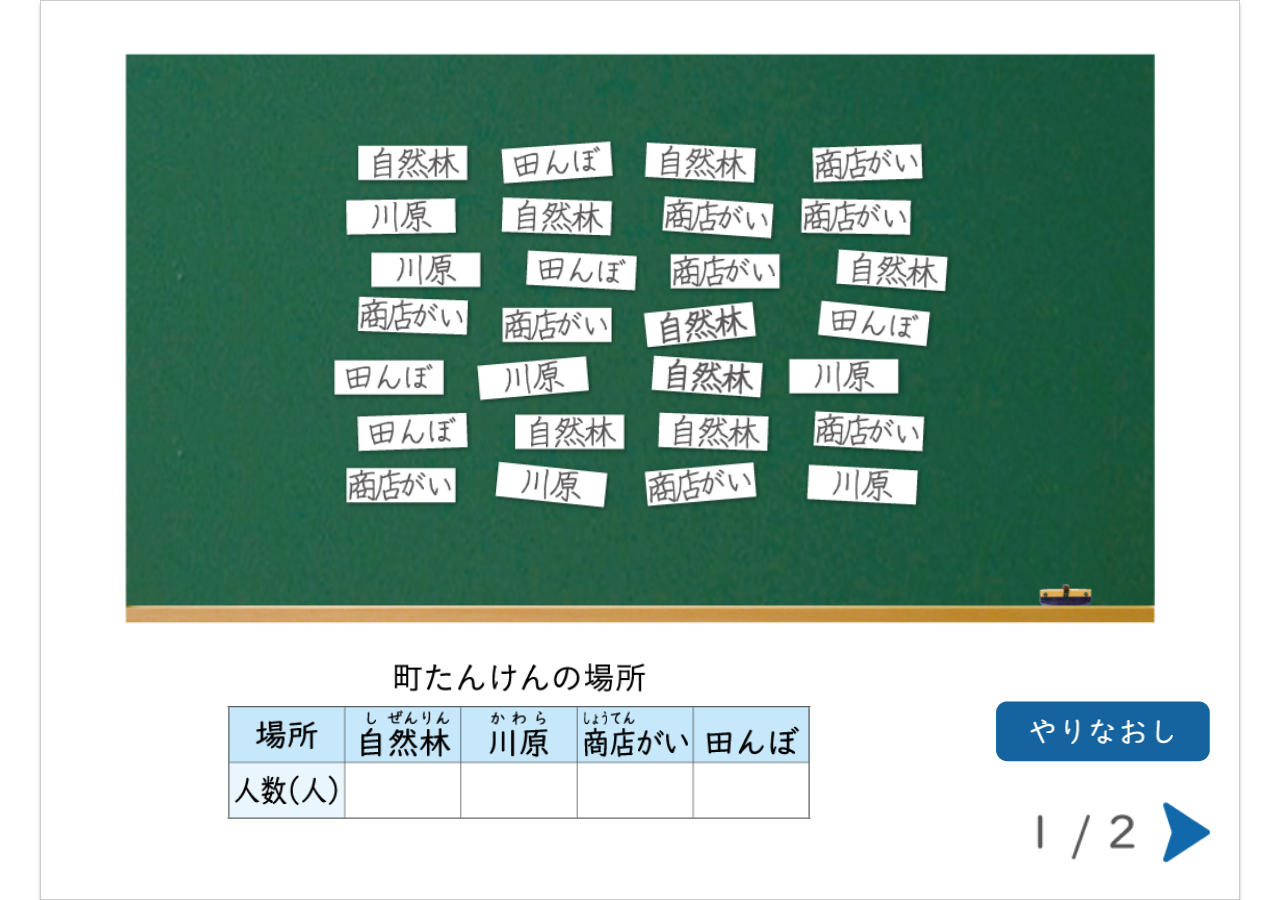
==== index.html @ b4ac14d3 "s3-22 中身変更" ====
<!DOCTYPE html>
<html lang="ja">
    <head>
        <meta charset="utf-8">
        <meta http-equiv="X-UA-Compatible" content="IE=edge,chrome=1">
        <title>S3-22</title>
        <link rel="stylesheet" href="css/normalize.css">
        <link rel="stylesheet" href="css/main.css">
        <!-- jquery ui -->
        <link rel="stylesheet" href="libs/jquery-ui-1.12.1.custom/jquery-ui.min.css">
        <link rel="stylesheet" href="libs/jquery-ui-1.12.1.custom/jquery-ui.structure.min.css">
        <link rel="stylesheet" href="libs/jquery-ui-1.12.1.custom/jquery-ui.theme.min.css">
        <!-- original -->
        <link rel="stylesheet" href="css/index.css">
        <script src="js/jquery-3.2.1.min.js" defer></script>
        <script src="js/jquery-ui.min.js" defer></script>
        <script src="js/ffl-scaleadjuster-1.0.1.min.js" defer></script>
        <script src="js/fflcom_userApp_init.js" defer></script>
        <script src="js/main.js" defer></script>
        <!-- jquery ui -->
        <script src="libs/jquery-ui-1.12.1.custom/jquery-ui.min.js" defer></script>
        <script src="libs/jquery.ui.touch-punch.js" defer></script>
        <!-- original -->
        <script src="libs/AppService.js" defer></script>
        <script src="js/index.js" defer></script>
    </head>
    <body>
    <!-- edit start -->
    <div id="stage_0">
        <div id="content">
            <!-- edit start -->
            <div id="page1" class="pageContent" style="display: block;">
                <img src="img/table.png" alt="町たんけんの場所表" class="page1table">
                <button type="button" id="restartPage1" class="restart"><!-- やり直し --></button>
                <img src="img/page1.png" alt="１／２" class="pageImg">
                <button type="button" id="nextPage" class="arrowBtn"><!-- 次へ --></button>
            </div>
            <div id="page2" class="pageContent">
                <!-- グラフ -->
                <div class="page2graph">
                    <!-- 基準線 -->
                    <div id="vl_1" class="verticalLine"></div>
                    <div id="vl_2" class="verticalLine"></div>
                    <div id="vl_3" class="verticalLine"></div>
                    <div id="vl_4" class="verticalLine"></div>
                    <div id="vl_5" class="verticalLine"></div>
                    <div id="vl_6" class="verticalLine"></div>
                    <div id="vl_7" class="verticalLine"></div>
                    <div id="vl_8" class="verticalLine"></div>
                    <div id="hl_1" class="horizontalLine"></div>
                    <div id="hl_2" class="horizontalLine"></div>
                    <div id="hl_3" class="horizontalLine"></div>
                    <div id="hl_4" class="horizontalLine"></div>
                    <div id="hl_5" class="horizontalLine"></div>
                    <div id="hl_6" class="horizontalLine"></div>
                    <div id="hl_7" class="horizontalLine"></div>
                    <div id="hl_8" class="horizontalLine"></div>
                    <div id="hl_9" class="horizontalLine"></div>
                    <!-- スライダー -->
                    <div class="slider"></div>
                    <div id="slider_1" class="slider"></div>
                    <div class="slider"></div>
                    <div id="slider_2" class="slider"></div>
                    <div class="slider"></div>
                    <div id="slider_3" class="slider"></div>
                    <div class="slider"></div>
                    <div id="slider_4" class="slider"></div>
                    <div class="slider"></div>
                </div>
                <!-- ラベル -->
                <div class="page2graphLabels">
                    <div class="page2graphLabel"></div>
                    <div class="page2graphLabel"></div>
                    <div class="page2graphLabel"></div>
                    <div class="page2graphLabel"></div>
                </div>
                <!-- グラフタイトル、単位 -->
                <img src="img/graphTitle.png" alt="町たんけんの場所" class="graphTitle">
                <img src="img/10people.png" alt="10(人)" class="people10">
                <img src="img/5.png" alt="5" class="people5">
                <img src="img/0.png" alt="0" class="people0">
                <!-- フッター -->
                <button type="button" id="restartPage2" class="restart"><!-- やり直し --></button>
                <img src="img/page2.png" alt="２／２" class="pageImg">
                <button type="button" id="beforePage" class="arrowBtn"><!-- 前へ --></button>
            </div>
        </div>
        <div id="stage_1">
            <div id="Canvas">
                <canvas id="appCanvas" width="1280" height="960"></canvas>
                <canvas id="Mycanvas"></canvas>
            </div>
        </div>
    </div>
    <!-- edit end -->
    </body>
</html>
---- css/main.css ----
@charset "UTF-8";

@-ms-viewport { width: auto; initial-scale: 1; user-zoom: fixed; }
@viewport { width: device-width; initial-scale: 1; user-zoom: fixed; }

html {
    touch-action: none;
    -ms-touch-action: none;
}
.refuseusel {
    user-select: none;
    -moz-user-select: none;
    -webkit-user-select: none;
    -ms-user-select: none;
    -o-user-select: none;
    -ms-content-zooming: none;
    -ms-overflow-style: none;
    /* */
    -ms-touch-action: none;
    touch-action: none;
}

body {
    font-family: Osaka-等幅, 'ＭＳ ゴシック', 'MS Gothic', monospace;
    padding: 0;
}

#stage_0 {
    position: relative;
    width: 1280px;
    height: 960px;
    margin: 0 auto;
    /* overflow: hidden; */
}

#stage_1 {
    position: relative;
    width: 1278px;
    height: 958px;
    border: 1px solid rgba(0, 0, 0, 0.22);
    box-shadow: 0px 4px 4px rgba(0, 0, 0, 0.22);
}

#Canvas {
    position: absolute;
    width: 100%;
    height: 100%;
}

#Mycanvas {
    position: absolute;
    width: 100%;
    height: 100%;
    z-index: 2144480000;
    pointer-events: none;
}
---- css/index.css ----
@charset "UTF-8";

/* ------------------------------------------------------------
共通
---------------------------------------------------------------*/
#content {
    position: absolute;
    width: 100%;
    height: 100%;
}

.pageContent {
    display: none;
    position: absolute;
    width: 100%;
    height: 100%;
}

.pageImg {
    position: absolute;
    right: 8%;
    bottom: 4%;
    width: 10%;
    height: auto;
}

.arrowBtn {
    position: absolute;
    bottom: 4%;
    /* JSで設定
    width: 4%;
    height: auto;
     */
    border: none;
    z-index: 2144480000;
}
#nextPage.arrowBtn {
    right: 2%;
    background: center center / auto 100% no-repeat url("../img/allow_right.png");
}
#beforePage.arrowBtn {
    right: 20%;
    background: center center / auto 100% no-repeat url("../img/allow_left.png");
}

.restart {
    position: absolute;
    right: 2%;
    bottom: 15%;
    /* JSで設定
    width: 18%;
    height: auto;
     */
    border: none;
    background: center center / auto 100% no-repeat url("../img/redo.png");
    z-index: 2144480000;
}
.restart:focus {
    outline: none;
}

/* ------------------------------------------------------------
ページ1
---------------------------------------------------------------*/
#appCanvas {
    position: absolute;
    width: 100%;
    height: 100%;
}

.page1table {
    position: absolute;
    left: 15%;
    bottom: 8%;
    width: 50%;
    height: auto;
}

/* ------------------------------------------------------------
ページ2
---------------------------------------------------------------*/
.page2graph {
    display: -ms-flexbox;
    display: flex;
    flex-direction: row;
    position: absolute;
    top: 20%;
    left: 31%;
    width: 30%;
    height: 44%;
    border: solid 1px #7ECEF4;
}

.verticalLine {
    position: absolute;
    top: 0;
    width: 1px;
    height: 100%;
    background-color: #7ECEF4;
    z-index: 90;
}
#vl_1 {
    left: calc(100% / 9);
}
#vl_2 {
    left: calc(100% / 9 * 2);
}
#vl_3 {
    left: calc(100% / 9 * 3);
}
#vl_4 {
    left: calc(100% / 9 * 4);
}
#vl_5 {
    left: calc(100% / 9 * 5);
}
#vl_6 {
    left: calc(100% / 9 * 6);
}
#vl_7 {
    left: calc(100% / 9 * 7);
}
#vl_8 {
    left: calc(100% / 9 * 8);
}

.horizontalLine {
    position: absolute;
    left: 0;
    width: 100%;
    height: 1px;
    background-color: #7ECEF4;
    z-index: 90;
}
#hl_1 {
    top: calc(100% / 10);
}
#hl_2 {
    top: calc(100% / 10 * 2);
}
#hl_3 {
    top: calc(100% / 10 * 3);
}
#hl_4 {
    top: calc(100% / 10 * 4);
}
#hl_5 {
    top: calc(100% / 10 * 5);
    height: 2px;
}
#hl_6 {
    top: calc(100% / 10 * 6);
}
#hl_7 {
    top: calc(100% / 10 * 7);
}
#hl_8 {
    top: calc(100% / 10 * 8);
}
#hl_9 {
    top: calc(100% / 10 * 9);
}

.slider {
    position: relative;
    width: calc(100% / 9);
    height: 100%;
    border: none !important;
    border-radius: 0;
    background: none;
    box-sizing: border-box;
    z-index: 99;
}

.slider-back {
    background: rgba(126, 206, 244, 0.6);
    border-radius: 0;
    z-index: 50 !important;
    box-sizing: border-box;
}

.slider .ui-slider-handle {
    width: 100%;
    height: 25px;
    left: 0;
    background: none;
    border: none;
    z-index: 99;
}
.slider .ui-slider-handle:focus {
    outline: 0;
    border: none;
}

.page2graphLabels {
    display: -ms-flexbox;
    display: flex;
    flex-direction: row;
    position: absolute;
    bottom: 16.5%;
    left: 31%;
    width: 30%;
    height: 18%;
    box-sizing: border-box;
}
.page2graphLabel {
    position: relative;
    width: 15.5%;
    height: 100%;
    margin-right: calc(21% / 3);
    border: solid 1px #7ECEF4;
    border-radius: 8px;
    box-sizing: border-box;
}
.page2graphLabel:first-child {
    margin-left: 8.5%;
}
.page2graphLabel:last-child {
    margin-right: 8.5%;
}

.graphTitle {
    position: absolute;
    top: 19%;
    left: 46%;
    width: 22%;
    height: auto;
    -ms-transform: translate(-50%, -100%);
    transform: translate(-50%, -100%);
}

.people10 {
    position: absolute;
    top: 22.5%;
    left: 31.5%;
    width: 6%;
    height: auto;
    -ms-transform: translate(-100%, -100%);
    transform: translate(-100%, -100%);
}

.people5 {
    position: absolute;
    top: 42%;
    left: 30.5%;
    width: 2.5%;
    height: auto;
    -ms-transform: translate(-100%, -50%);
    transform: translate(-100%, -50%);
}

.people0 {
    position: absolute;
    top: 64%;
    left: 30.5%;
    width: 2.5%;
    height: auto;
    -ms-transform: translate(-100%, -50%);
    transform: translate(-100%, -50%);
}
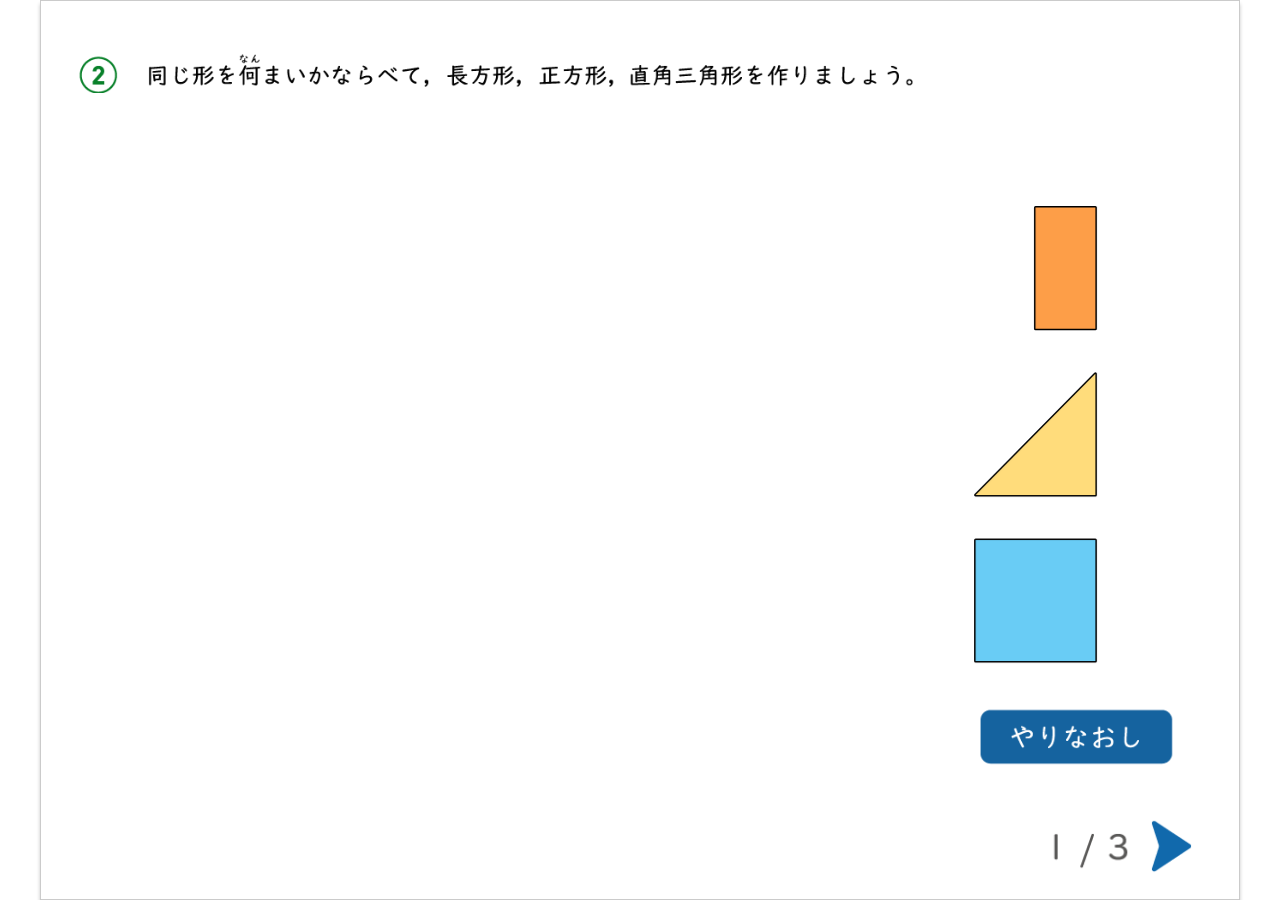
==== commit 7d512a11: "2-19 テスト用中身変更" ====
--- a/index.html
+++ b/index.html
@@ -3,86 +3,40 @@
     <head>
         <meta charset="utf-8">
         <meta http-equiv="X-UA-Compatible" content="IE=edge,chrome=1">
-        <title>S3-22</title>
+        <title>S2-19</title>
         <link rel="stylesheet" href="css/normalize.css">
         <link rel="stylesheet" href="css/main.css">
-        <!-- jquery ui -->
-        <link rel="stylesheet" href="libs/jquery-ui-1.12.1.custom/jquery-ui.min.css">
-        <link rel="stylesheet" href="libs/jquery-ui-1.12.1.custom/jquery-ui.structure.min.css">
-        <link rel="stylesheet" href="libs/jquery-ui-1.12.1.custom/jquery-ui.theme.min.css">
-        <!-- original -->
         <link rel="stylesheet" href="css/index.css">
         <script src="js/jquery-3.2.1.min.js" defer></script>
         <script src="js/jquery-ui.min.js" defer></script>
         <script src="js/ffl-scaleadjuster-1.0.1.min.js" defer></script>
         <script src="js/fflcom_userApp_init.js" defer></script>
         <script src="js/main.js" defer></script>
-        <!-- jquery ui -->
-        <script src="libs/jquery-ui-1.12.1.custom/jquery-ui.min.js" defer></script>
-        <script src="libs/jquery.ui.touch-punch.js" defer></script>
-        <!-- original -->
-        <script src="libs/AppService.js" defer></script>
+        <script src="libs/ShapeService.js" defer></script>
         <script src="js/index.js" defer></script>
     </head>
     <body>
     <!-- edit start -->
     <div id="stage_0">
         <div id="content">
-            <!-- edit start -->
-            <div id="page1" class="pageContent" style="display: block;">
-                <img src="img/table.png" alt="町たんけんの場所表" class="page1table">
-                <button type="button" id="restartPage1" class="restart"><!-- やり直し --></button>
-                <img src="img/page1.png" alt="１／２" class="pageImg">
-                <button type="button" id="nextPage" class="arrowBtn"><!-- 次へ --></button>
+            <div id="page_0" class="pageContent" style="display: block;">
+                <img src="img/S2-19_Q.png" alt="同じ形を何まいか並べて、長方形、正方形、直角三角形を作りましょう。" class="question">
+                <button type="button" id="restart_0" class="btn restart"><!-- やり直し --></button>
+                <img src="img/pageno1_3.png" alt="１／3" class="pageImg">
+                <img src="img/allow_right.png" alt="次へ" data-page="1" class="arrowBtn next">
             </div>
-            <div id="page2" class="pageContent">
-                <!-- グラフ -->
-                <div class="page2graph">
-                    <!-- 基準線 -->
-                    <div id="vl_1" class="verticalLine"></div>
-                    <div id="vl_2" class="verticalLine"></div>
-                    <div id="vl_3" class="verticalLine"></div>
-                    <div id="vl_4" class="verticalLine"></div>
-                    <div id="vl_5" class="verticalLine"></div>
-                    <div id="vl_6" class="verticalLine"></div>
-                    <div id="vl_7" class="verticalLine"></div>
-                    <div id="vl_8" class="verticalLine"></div>
-                    <div id="hl_1" class="horizontalLine"></div>
-                    <div id="hl_2" class="horizontalLine"></div>
-                    <div id="hl_3" class="horizontalLine"></div>
-                    <div id="hl_4" class="horizontalLine"></div>
-                    <div id="hl_5" class="horizontalLine"></div>
-                    <div id="hl_6" class="horizontalLine"></div>
-                    <div id="hl_7" class="horizontalLine"></div>
-                    <div id="hl_8" class="horizontalLine"></div>
-                    <div id="hl_9" class="horizontalLine"></div>
-                    <!-- スライダー -->
-                    <div class="slider"></div>
-                    <div id="slider_1" class="slider"></div>
-                    <div class="slider"></div>
-                    <div id="slider_2" class="slider"></div>
-                    <div class="slider"></div>
-                    <div id="slider_3" class="slider"></div>
-                    <div class="slider"></div>
-                    <div id="slider_4" class="slider"></div>
-                    <div class="slider"></div>
-                </div>
-                <!-- ラベル -->
-                <div class="page2graphLabels">
-                    <div class="page2graphLabel"></div>
-                    <div class="page2graphLabel"></div>
-                    <div class="page2graphLabel"></div>
-                    <div class="page2graphLabel"></div>
-                </div>
-                <!-- グラフタイトル、単位 -->
-                <img src="img/graphTitle.png" alt="町たんけんの場所" class="graphTitle">
-                <img src="img/10people.png" alt="10(人)" class="people10">
-                <img src="img/5.png" alt="5" class="people5">
-                <img src="img/0.png" alt="0" class="people0">
-                <!-- フッター -->
-                <button type="button" id="restartPage2" class="restart"><!-- やり直し --></button>
-                <img src="img/page2.png" alt="２／２" class="pageImg">
-                <button type="button" id="beforePage" class="arrowBtn"><!-- 前へ --></button>
+            <div id="page_1" class="pageContent">
+                <img src="img/S2-19_Q.png" alt="同じ形を何まいか並べて、長方形、正方形、直角三角形を作りましょう。" class="question">
+                <button type="button" id="restart_1" class="btn restart"><!-- やり直し --></button>
+                <img src="img/allow_left.png" alt="前へ" data-page="0" class="arrowBtn before">
+                <img src="img/pageno2_3.png" alt="２／3" class="pageImg">
+                <img src="img/allow_right.png" alt="次へ" data-page="2" class="arrowBtn next">
+            </div>
+            <div id="page_2" class="pageContent">
+                <img src="img/S2-19_Q.png" alt="同じ形を何まいか並べて、長方形、正方形、直角三角形を作りましょう。" class="question">
+                <button type="button" id="restart_2" class="btn restart"><!-- やり直し --></button>
+                <img src="img/allow_left.png" alt="前へ" data-page="1" class="arrowBtn before">
+                <img src="img/pageno3_3.png" alt="3／3" class="pageImg">
             </div>
         </div>
         <div id="stage_1">
@@ -94,4 +48,4 @@
     </div>
     <!-- edit end -->
     </body>
-</html>+</html>
--- a/css/main.css
+++ b/css/main.css
@@ -1,56 +1,56 @@
-@charset "UTF-8";
-
-@-ms-viewport { width: auto; initial-scale: 1; user-zoom: fixed; }
-@viewport { width: device-width; initial-scale: 1; user-zoom: fixed; }
-
-html {
-    touch-action: none;
-    -ms-touch-action: none;
-}
-.refuseusel {
-    user-select: none;
-    -moz-user-select: none;
-    -webkit-user-select: none;
-    -ms-user-select: none;
-    -o-user-select: none;
-    -ms-content-zooming: none;
-    -ms-overflow-style: none;
-    /* */
-    -ms-touch-action: none;
-    touch-action: none;
-}
-
-body {
-    font-family: Osaka-等幅, 'ＭＳ ゴシック', 'MS Gothic', monospace;
-    padding: 0;
-}
-
-#stage_0 {
-    position: relative;
-    width: 1280px;
-    height: 960px;
-    margin: 0 auto;
-    /* overflow: hidden; */
-}
-
-#stage_1 {
-    position: relative;
-    width: 1278px;
-    height: 958px;
-    border: 1px solid rgba(0, 0, 0, 0.22);
-    box-shadow: 0px 4px 4px rgba(0, 0, 0, 0.22);
-}
-
-#Canvas {
-    position: absolute;
-    width: 100%;
-    height: 100%;
-}
-
-#Mycanvas {
-    position: absolute;
-    width: 100%;
-    height: 100%;
-    z-index: 2144480000;
-    pointer-events: none;
-}
+@charset "UTF-8";
+
+@-ms-viewport { width: auto; initial-scale: 1; user-zoom: fixed; }
+@viewport { width: device-width; initial-scale: 1; user-zoom: fixed; }
+
+html {
+    touch-action: none;
+    -ms-touch-action: none;
+}
+.refuseusel {
+    user-select: none;
+    -moz-user-select: none;
+    -webkit-user-select: none;
+    -ms-user-select: none;
+    -o-user-select: none;
+    -ms-content-zooming: none;
+    -ms-overflow-style: none;
+    /* */
+    -ms-touch-action: none;
+    touch-action: none;
+}
+
+body {
+    font-family: Osaka-等幅, 'ＭＳ ゴシック', 'MS Gothic', monospace;
+    padding: 0;
+}
+
+#stage_0 {
+    position: relative;
+    width: 1280px;
+    height: 960px;
+    margin: 0 auto;
+    /* overflow: hidden; */
+}
+
+#stage_1 {
+    position: relative;
+    width: 1278px;
+    height: 958px;
+    border: 1px solid rgba(0, 0, 0, 0.22);
+    box-shadow: 0px 4px 4px rgba(0, 0, 0, 0.22);
+}
+
+#Canvas {
+    position: absolute;
+    width: 100%;
+    height: 100%;
+}
+
+#Mycanvas {
+    position: absolute;
+    width: 100%;
+    height: 100%;
+    z-index: 2144480000;
+    pointer-events: none;
+}
--- a/css/index.css
+++ b/css/index.css
@@ -1,8 +1,11 @@
 @charset "UTF-8";
 
-/* ------------------------------------------------------------
-共通
----------------------------------------------------------------*/
+#appCanvas {
+    position: absolute;
+    width: 100%;
+    height: 100%;
+}
+
 #content {
     position: absolute;
     width: 100%;
@@ -16,246 +19,50 @@
     height: 100%;
 }
 
+.question {
+    position: absolute;
+    top: 6%;
+    left: 3%;
+    width: 70%;
+    height: auto;
+}
+
 .pageImg {
     position: absolute;
     right: 8%;
-    bottom: 4%;
-    width: 10%;
+    bottom: 3%;
+    width: 9%;
     height: auto;
 }
 
 .arrowBtn {
     position: absolute;
-    bottom: 4%;
-    /* JSで設定
-    width: 4%;
+    bottom: 3%;
+    width: 3.5%;
     height: auto;
-     */
+    z-index: 2144480000;
+}
+.arrowBtn.next {
+    right: 4%;
+}
+.arrowBtn.before {
+    right: 18%;
+}
+
+.btn {
+    position: absolute;
     border: none;
     z-index: 2144480000;
 }
-#nextPage.arrowBtn {
-    right: 2%;
-    background: center center / auto 100% no-repeat url("../img/allow_right.png");
-}
-#beforePage.arrowBtn {
-    right: 20%;
-    background: center center / auto 100% no-repeat url("../img/allow_left.png");
-}
-
-.restart {
-    position: absolute;
-    right: 2%;
-    bottom: 15%;
-    /* JSで設定
-    width: 18%;
-    height: auto;
-     */
-    border: none;
-    background: center center / auto 100% no-repeat url("../img/redo.png");
-    z-index: 2144480000;
-}
-.restart:focus {
+.btn:focus {
     outline: none;
 }
-
-/* ------------------------------------------------------------
-ページ1
----------------------------------------------------------------*/
-#appCanvas {
-    position: absolute;
-    width: 100%;
-    height: 100%;
+.btn.cornerMark {
+    background: center center / auto 98% no-repeat url("../img/mark_normal.png");
 }
-
-.page1table {
-    position: absolute;
-    left: 15%;
-    bottom: 8%;
-    width: 50%;
-    height: auto;
+.btn.cornerMark.active {
+    background: center center / auto 98% no-repeat url("../img/mark_on.png");
 }
-
-/* ------------------------------------------------------------
-ページ2
----------------------------------------------------------------*/
-.page2graph {
-    display: -ms-flexbox;
-    display: flex;
-    flex-direction: row;
-    position: absolute;
-    top: 20%;
-    left: 31%;
-    width: 30%;
-    height: 44%;
-    border: solid 1px #7ECEF4;
+.btn.restart {
+    background: center center / auto 98% no-repeat url("../img/redo.png");
 }
-
-.verticalLine {
-    position: absolute;
-    top: 0;
-    width: 1px;
-    height: 100%;
-    background-color: #7ECEF4;
-    z-index: 90;
-}
-#vl_1 {
-    left: calc(100% / 9);
-}
-#vl_2 {
-    left: calc(100% / 9 * 2);
-}
-#vl_3 {
-    left: calc(100% / 9 * 3);
-}
-#vl_4 {
-    left: calc(100% / 9 * 4);
-}
-#vl_5 {
-    left: calc(100% / 9 * 5);
-}
-#vl_6 {
-    left: calc(100% / 9 * 6);
-}
-#vl_7 {
-    left: calc(100% / 9 * 7);
-}
-#vl_8 {
-    left: calc(100% / 9 * 8);
-}
-
-.horizontalLine {
-    position: absolute;
-    left: 0;
-    width: 100%;
-    height: 1px;
-    background-color: #7ECEF4;
-    z-index: 90;
-}
-#hl_1 {
-    top: calc(100% / 10);
-}
-#hl_2 {
-    top: calc(100% / 10 * 2);
-}
-#hl_3 {
-    top: calc(100% / 10 * 3);
-}
-#hl_4 {
-    top: calc(100% / 10 * 4);
-}
-#hl_5 {
-    top: calc(100% / 10 * 5);
-    height: 2px;
-}
-#hl_6 {
-    top: calc(100% / 10 * 6);
-}
-#hl_7 {
-    top: calc(100% / 10 * 7);
-}
-#hl_8 {
-    top: calc(100% / 10 * 8);
-}
-#hl_9 {
-    top: calc(100% / 10 * 9);
-}
-
-.slider {
-    position: relative;
-    width: calc(100% / 9);
-    height: 100%;
-    border: none !important;
-    border-radius: 0;
-    background: none;
-    box-sizing: border-box;
-    z-index: 99;
-}
-
-.slider-back {
-    background: rgba(126, 206, 244, 0.6);
-    border-radius: 0;
-    z-index: 50 !important;
-    box-sizing: border-box;
-}
-
-.slider .ui-slider-handle {
-    width: 100%;
-    height: 25px;
-    left: 0;
-    background: none;
-    border: none;
-    z-index: 99;
-}
-.slider .ui-slider-handle:focus {
-    outline: 0;
-    border: none;
-}
-
-.page2graphLabels {
-    display: -ms-flexbox;
-    display: flex;
-    flex-direction: row;
-    position: absolute;
-    bottom: 16.5%;
-    left: 31%;
-    width: 30%;
-    height: 18%;
-    box-sizing: border-box;
-}
-.page2graphLabel {
-    position: relative;
-    width: 15.5%;
-    height: 100%;
-    margin-right: calc(21% / 3);
-    border: solid 1px #7ECEF4;
-    border-radius: 8px;
-    box-sizing: border-box;
-}
-.page2graphLabel:first-child {
-    margin-left: 8.5%;
-}
-.page2graphLabel:last-child {
-    margin-right: 8.5%;
-}
-
-.graphTitle {
-    position: absolute;
-    top: 19%;
-    left: 46%;
-    width: 22%;
-    height: auto;
-    -ms-transform: translate(-50%, -100%);
-    transform: translate(-50%, -100%);
-}
-
-.people10 {
-    position: absolute;
-    top: 22.5%;
-    left: 31.5%;
-    width: 6%;
-    height: auto;
-    -ms-transform: translate(-100%, -100%);
-    transform: translate(-100%, -100%);
-}
-
-.people5 {
-    position: absolute;
-    top: 42%;
-    left: 30.5%;
-    width: 2.5%;
-    height: auto;
-    -ms-transform: translate(-100%, -50%);
-    transform: translate(-100%, -50%);
-}
-
-.people0 {
-    position: absolute;
-    top: 64%;
-    left: 30.5%;
-    width: 2.5%;
-    height: auto;
-    -ms-transform: translate(-100%, -50%);
-    transform: translate(-100%, -50%);
-}
-
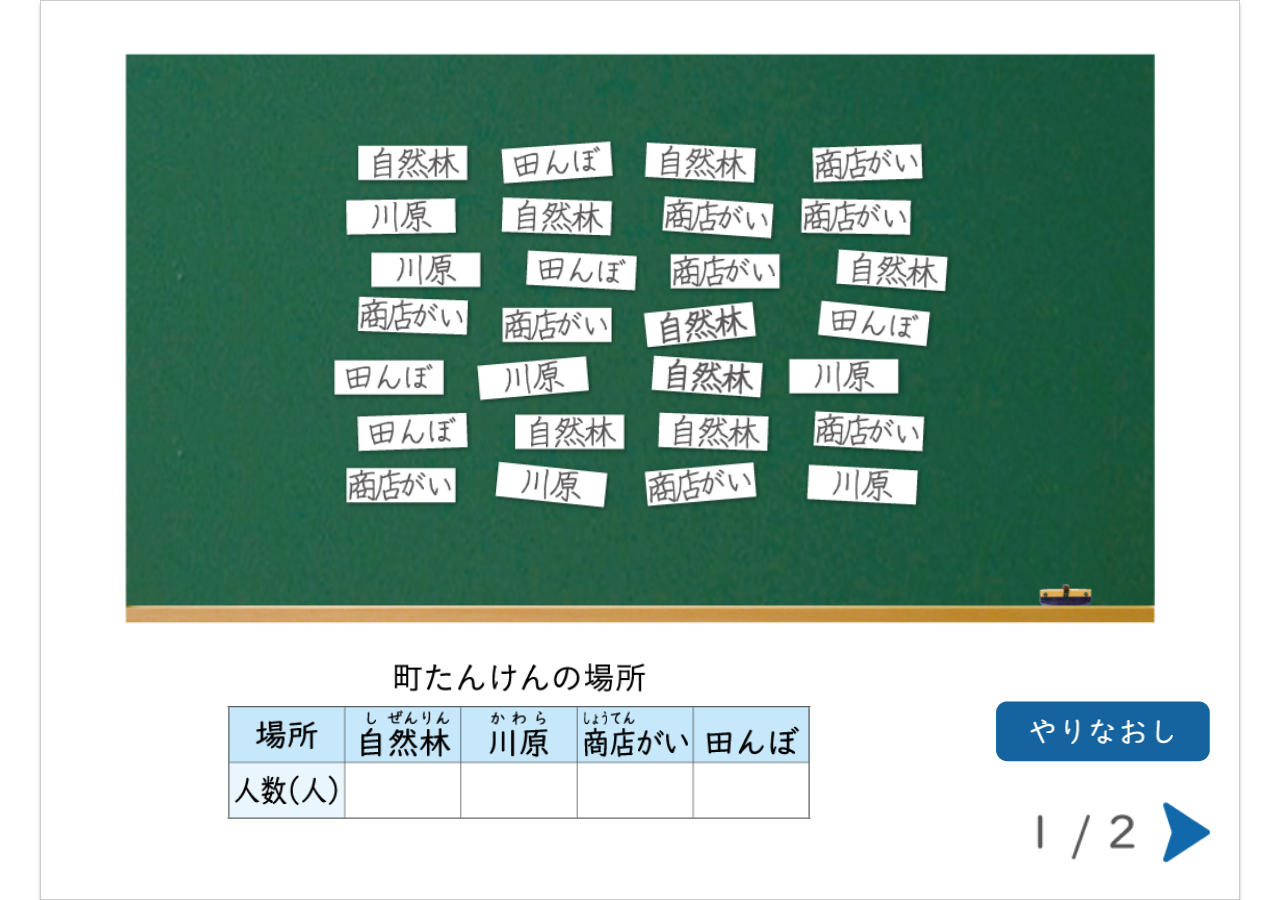
==== commit a7bf24cf: "S3-22" ====
--- a/index.html
+++ b/index.html
@@ -3,40 +3,86 @@
     <head>
         <meta charset="utf-8">
         <meta http-equiv="X-UA-Compatible" content="IE=edge,chrome=1">
-        <title>S2-19</title>
+        <title>S3-22</title>
         <link rel="stylesheet" href="css/normalize.css">
         <link rel="stylesheet" href="css/main.css">
+        <!-- jquery ui -->
+        <link rel="stylesheet" href="libs/jquery-ui-1.12.1.custom/jquery-ui.min.css">
+        <link rel="stylesheet" href="libs/jquery-ui-1.12.1.custom/jquery-ui.structure.min.css">
+        <link rel="stylesheet" href="libs/jquery-ui-1.12.1.custom/jquery-ui.theme.min.css">
+        <!-- original -->
         <link rel="stylesheet" href="css/index.css">
         <script src="js/jquery-3.2.1.min.js" defer></script>
         <script src="js/jquery-ui.min.js" defer></script>
         <script src="js/ffl-scaleadjuster-1.0.1.min.js" defer></script>
         <script src="js/fflcom_userApp_init.js" defer></script>
         <script src="js/main.js" defer></script>
-        <script src="libs/ShapeService.js" defer></script>
+        <!-- jquery ui -->
+        <script src="libs/jquery-ui-1.12.1.custom/jquery-ui.min.js" defer></script>
+        <script src="libs/jquery.ui.touch-punch.js" defer></script>
+        <!-- original -->
+        <script src="libs/AppService.js" defer></script>
         <script src="js/index.js" defer></script>
     </head>
     <body>
     <!-- edit start -->
     <div id="stage_0">
         <div id="content">
-            <div id="page_0" class="pageContent" style="display: block;">
-                <img src="img/S2-19_Q.png" alt="同じ形を何まいか並べて、長方形、正方形、直角三角形を作りましょう。" class="question">
-                <button type="button" id="restart_0" class="btn restart"><!-- やり直し --></button>
-                <img src="img/pageno1_3.png" alt="１／3" class="pageImg">
-                <img src="img/allow_right.png" alt="次へ" data-page="1" class="arrowBtn next">
+            <!-- edit start -->
+            <div id="page1" class="pageContent" style="display: block;">
+                <img src="img/table.png" alt="町たんけんの場所表" class="page1table">
+                <button type="button" id="restartPage1" class="restart"><!-- やり直し --></button>
+                <img src="img/page1.png" alt="１／２" class="pageImg">
+                <button type="button" id="nextPage" class="arrowBtn"><!-- 次へ --></button>
             </div>
-            <div id="page_1" class="pageContent">
-                <img src="img/S2-19_Q.png" alt="同じ形を何まいか並べて、長方形、正方形、直角三角形を作りましょう。" class="question">
-                <button type="button" id="restart_1" class="btn restart"><!-- やり直し --></button>
-                <img src="img/allow_left.png" alt="前へ" data-page="0" class="arrowBtn before">
-                <img src="img/pageno2_3.png" alt="２／3" class="pageImg">
-                <img src="img/allow_right.png" alt="次へ" data-page="2" class="arrowBtn next">
-            </div>
-            <div id="page_2" class="pageContent">
-                <img src="img/S2-19_Q.png" alt="同じ形を何まいか並べて、長方形、正方形、直角三角形を作りましょう。" class="question">
-                <button type="button" id="restart_2" class="btn restart"><!-- やり直し --></button>
-                <img src="img/allow_left.png" alt="前へ" data-page="1" class="arrowBtn before">
-                <img src="img/pageno3_3.png" alt="3／3" class="pageImg">
+            <div id="page2" class="pageContent">
+                <!-- グラフ -->
+                <div class="page2graph">
+                    <!-- 基準線 -->
+                    <div id="vl_1" class="verticalLine"></div>
+                    <div id="vl_2" class="verticalLine"></div>
+                    <div id="vl_3" class="verticalLine"></div>
+                    <div id="vl_4" class="verticalLine"></div>
+                    <div id="vl_5" class="verticalLine"></div>
+                    <div id="vl_6" class="verticalLine"></div>
+                    <div id="vl_7" class="verticalLine"></div>
+                    <div id="vl_8" class="verticalLine"></div>
+                    <div id="hl_1" class="horizontalLine"></div>
+                    <div id="hl_2" class="horizontalLine"></div>
+                    <div id="hl_3" class="horizontalLine"></div>
+                    <div id="hl_4" class="horizontalLine"></div>
+                    <div id="hl_5" class="horizontalLine"></div>
+                    <div id="hl_6" class="horizontalLine"></div>
+                    <div id="hl_7" class="horizontalLine"></div>
+                    <div id="hl_8" class="horizontalLine"></div>
+                    <div id="hl_9" class="horizontalLine"></div>
+                    <!-- スライダー -->
+                    <div class="slider"></div>
+                    <div id="slider_1" class="slider"></div>
+                    <div class="slider"></div>
+                    <div id="slider_2" class="slider"></div>
+                    <div class="slider"></div>
+                    <div id="slider_3" class="slider"></div>
+                    <div class="slider"></div>
+                    <div id="slider_4" class="slider"></div>
+                    <div class="slider"></div>
+                </div>
+                <!-- ラベル -->
+                <div class="page2graphLabels">
+                    <div class="page2graphLabel"></div>
+                    <div class="page2graphLabel"></div>
+                    <div class="page2graphLabel"></div>
+                    <div class="page2graphLabel"></div>
+                </div>
+                <!-- グラフタイトル、単位 -->
+                <img src="img/graphTitle.png" alt="町たんけんの場所" class="graphTitle">
+                <img src="img/10people.png" alt="10(人)" class="people10">
+                <img src="img/5.png" alt="5" class="people5">
+                <img src="img/0.png" alt="0" class="people0">
+                <!-- フッター -->
+                <button type="button" id="restartPage2" class="restart"><!-- やり直し --></button>
+                <img src="img/page2.png" alt="２／２" class="pageImg">
+                <button type="button" id="beforePage" class="arrowBtn"><!-- 前へ --></button>
             </div>
         </div>
         <div id="stage_1">
@@ -48,4 +94,4 @@
     </div>
     <!-- edit end -->
     </body>
-</html>
+</html>
--- a/css/main.css
+++ b/css/main.css
@@ -1,56 +1,56 @@
-@charset "UTF-8";
-
-@-ms-viewport { width: auto; initial-scale: 1; user-zoom: fixed; }
-@viewport { width: device-width; initial-scale: 1; user-zoom: fixed; }
-
-html {
-    touch-action: none;
-    -ms-touch-action: none;
-}
-.refuseusel {
-    user-select: none;
-    -moz-user-select: none;
-    -webkit-user-select: none;
-    -ms-user-select: none;
-    -o-user-select: none;
-    -ms-content-zooming: none;
-    -ms-overflow-style: none;
-    /* */
-    -ms-touch-action: none;
-    touch-action: none;
-}
-
-body {
-    font-family: Osaka-等幅, 'ＭＳ ゴシック', 'MS Gothic', monospace;
-    padding: 0;
-}
-
-#stage_0 {
-    position: relative;
-    width: 1280px;
-    height: 960px;
-    margin: 0 auto;
-    /* overflow: hidden; */
-}
-
-#stage_1 {
-    position: relative;
-    width: 1278px;
-    height: 958px;
-    border: 1px solid rgba(0, 0, 0, 0.22);
-    box-shadow: 0px 4px 4px rgba(0, 0, 0, 0.22);
-}
-
-#Canvas {
-    position: absolute;
-    width: 100%;
-    height: 100%;
-}
-
-#Mycanvas {
-    position: absolute;
-    width: 100%;
-    height: 100%;
-    z-index: 2144480000;
-    pointer-events: none;
-}
+@charset "UTF-8";
+
+@-ms-viewport { width: auto; initial-scale: 1; user-zoom: fixed; }
+@viewport { width: device-width; initial-scale: 1; user-zoom: fixed; }
+
+html {
+    touch-action: none;
+    -ms-touch-action: none;
+}
+.refuseusel {
+    user-select: none;
+    -moz-user-select: none;
+    -webkit-user-select: none;
+    -ms-user-select: none;
+    -o-user-select: none;
+    -ms-content-zooming: none;
+    -ms-overflow-style: none;
+    /* */
+    -ms-touch-action: none;
+    touch-action: none;
+}
+
+body {
+    font-family: Osaka-等幅, 'ＭＳ ゴシック', 'MS Gothic', monospace;
+    padding: 0;
+}
+
+#stage_0 {
+    position: relative;
+    width: 1280px;
+    height: 960px;
+    margin: 0 auto;
+    /* overflow: hidden; */
+}
+
+#stage_1 {
+    position: relative;
+    width: 1278px;
+    height: 958px;
+    border: 1px solid rgba(0, 0, 0, 0.22);
+    box-shadow: 0px 4px 4px rgba(0, 0, 0, 0.22);
+}
+
+#Canvas {
+    position: absolute;
+    width: 100%;
+    height: 100%;
+}
+
+#Mycanvas {
+    position: absolute;
+    width: 100%;
+    height: 100%;
+    z-index: 2144480000;
+    pointer-events: none;
+}
--- a/css/index.css
+++ b/css/index.css
@@ -1,11 +1,8 @@
 @charset "UTF-8";
 
-#appCanvas {
-    position: absolute;
-    width: 100%;
-    height: 100%;
-}
-
+/* ------------------------------------------------------------
+共通
+---------------------------------------------------------------*/
 #content {
     position: absolute;
     width: 100%;
@@ -19,50 +16,246 @@
     height: 100%;
 }
 
-.question {
-    position: absolute;
-    top: 6%;
-    left: 3%;
-    width: 70%;
-    height: auto;
-}
-
 .pageImg {
     position: absolute;
     right: 8%;
-    bottom: 3%;
-    width: 9%;
+    bottom: 4%;
+    width: 10%;
     height: auto;
 }
 
 .arrowBtn {
     position: absolute;
-    bottom: 3%;
-    width: 3.5%;
-    height: auto;
+    bottom: 4%;
+    /* JSで設定
+    width: 4%;
+    height: auto;
+     */
+    border: none;
     z-index: 2144480000;
 }
-.arrowBtn.next {
-    right: 4%;
-}
-.arrowBtn.before {
-    right: 18%;
-}
-
-.btn {
-    position: absolute;
-    border: none;
+#nextPage.arrowBtn {
+    right: 2%;
+    background: center center / auto 100% no-repeat url("../img/allow_right.png");
+}
+#beforePage.arrowBtn {
+    right: 20%;
+    background: center center / auto 100% no-repeat url("../img/allow_left.png");
+}
+
+.restart {
+    position: absolute;
+    right: 2%;
+    bottom: 15%;
+    /* JSで設定
+    width: 18%;
+    height: auto;
+     */
+    border: none;
+    background: center center / auto 100% no-repeat url("../img/redo.png");
     z-index: 2144480000;
 }
-.btn:focus {
+.restart:focus {
     outline: none;
 }
-.btn.cornerMark {
-    background: center center / auto 98% no-repeat url("../img/mark_normal.png");
-}
-.btn.cornerMark.active {
-    background: center center / auto 98% no-repeat url("../img/mark_on.png");
-}
-.btn.restart {
-    background: center center / auto 98% no-repeat url("../img/redo.png");
-}
+
+/* ------------------------------------------------------------
+ページ1
+---------------------------------------------------------------*/
+#appCanvas {
+    position: absolute;
+    width: 100%;
+    height: 100%;
+}
+
+.page1table {
+    position: absolute;
+    left: 15%;
+    bottom: 8%;
+    width: 50%;
+    height: auto;
+}
+
+/* ------------------------------------------------------------
+ページ2
+---------------------------------------------------------------*/
+.page2graph {
+    display: -ms-flexbox;
+    display: flex;
+    flex-direction: row;
+    position: absolute;
+    top: 20%;
+    left: 31%;
+    width: 30%;
+    height: 44%;
+    border: solid 1px #7ECEF4;
+}
+
+.verticalLine {
+    position: absolute;
+    top: 0;
+    width: 1px;
+    height: 100%;
+    background-color: #7ECEF4;
+    z-index: 90;
+}
+#vl_1 {
+    left: calc(100% / 9);
+}
+#vl_2 {
+    left: calc(100% / 9 * 2);
+}
+#vl_3 {
+    left: calc(100% / 9 * 3);
+}
+#vl_4 {
+    left: calc(100% / 9 * 4);
+}
+#vl_5 {
+    left: calc(100% / 9 * 5);
+}
+#vl_6 {
+    left: calc(100% / 9 * 6);
+}
+#vl_7 {
+    left: calc(100% / 9 * 7);
+}
+#vl_8 {
+    left: calc(100% / 9 * 8);
+}
+
+.horizontalLine {
+    position: absolute;
+    left: 0;
+    width: 100%;
+    height: 1px;
+    background-color: #7ECEF4;
+    z-index: 90;
+}
+#hl_1 {
+    top: calc(100% / 10);
+}
+#hl_2 {
+    top: calc(100% / 10 * 2);
+}
+#hl_3 {
+    top: calc(100% / 10 * 3);
+}
+#hl_4 {
+    top: calc(100% / 10 * 4);
+}
+#hl_5 {
+    top: calc(100% / 10 * 5);
+    height: 2px;
+}
+#hl_6 {
+    top: calc(100% / 10 * 6);
+}
+#hl_7 {
+    top: calc(100% / 10 * 7);
+}
+#hl_8 {
+    top: calc(100% / 10 * 8);
+}
+#hl_9 {
+    top: calc(100% / 10 * 9);
+}
+
+.slider {
+    position: relative;
+    width: calc(100% / 9);
+    height: 100%;
+    border: none !important;
+    border-radius: 0;
+    background: none;
+    box-sizing: border-box;
+    z-index: 99;
+}
+
+.slider-back {
+    background: rgba(126, 206, 244, 0.6);
+    border-radius: 0;
+    z-index: 50 !important;
+    box-sizing: border-box;
+}
+
+.slider .ui-slider-handle {
+    width: 100%;
+    height: 25px;
+    left: 0;
+    background: none;
+    border: none;
+    z-index: 99;
+}
+.slider .ui-slider-handle:focus {
+    outline: 0;
+    border: none;
+}
+
+.page2graphLabels {
+    display: -ms-flexbox;
+    display: flex;
+    flex-direction: row;
+    position: absolute;
+    bottom: 16.5%;
+    left: 31%;
+    width: 30%;
+    height: 18%;
+    box-sizing: border-box;
+}
+.page2graphLabel {
+    position: relative;
+    width: 15.5%;
+    height: 100%;
+    margin-right: calc(21% / 3);
+    border: solid 1px #7ECEF4;
+    border-radius: 8px;
+    box-sizing: border-box;
+}
+.page2graphLabel:first-child {
+    margin-left: 8.5%;
+}
+.page2graphLabel:last-child {
+    margin-right: 8.5%;
+}
+
+.graphTitle {
+    position: absolute;
+    top: 19%;
+    left: 46%;
+    width: 22%;
+    height: auto;
+    -ms-transform: translate(-50%, -100%);
+    transform: translate(-50%, -100%);
+}
+
+.people10 {
+    position: absolute;
+    top: 22.5%;
+    left: 31.5%;
+    width: 6%;
+    height: auto;
+    -ms-transform: translate(-100%, -100%);
+    transform: translate(-100%, -100%);
+}
+
+.people5 {
+    position: absolute;
+    top: 42%;
+    left: 30.5%;
+    width: 2.5%;
+    height: auto;
+    -ms-transform: translate(-100%, -50%);
+    transform: translate(-100%, -50%);
+}
+
+.people0 {
+    position: absolute;
+    top: 64%;
+    left: 30.5%;
+    width: 2.5%;
+    height: auto;
+    -ms-transform: translate(-100%, -50%);
+    transform: translate(-100%, -50%);
+}
+
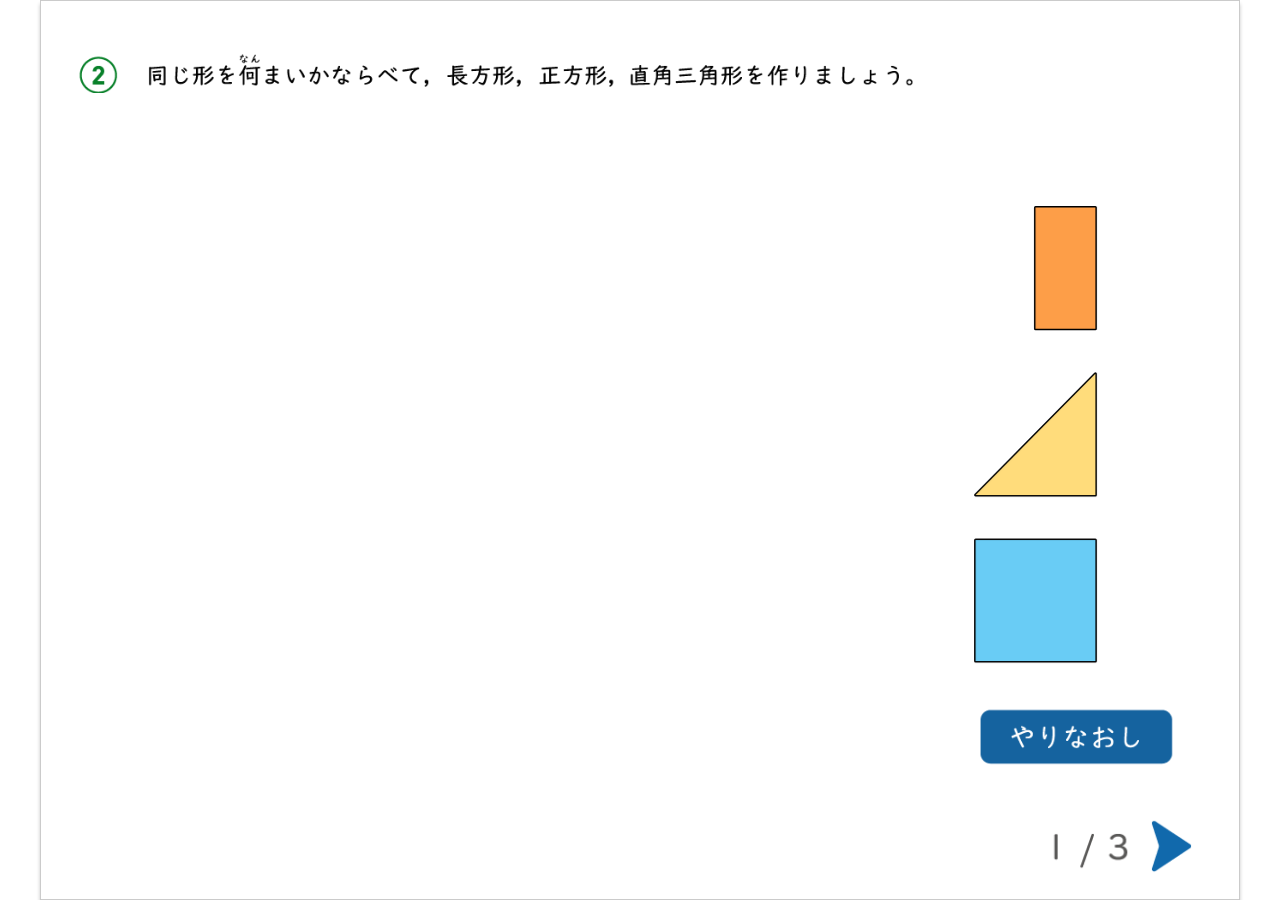
==== commit d1f9e6a1: "s-19 再度Sー１９あげ" ====
--- a/index.html
+++ b/index.html
@@ -3,86 +3,40 @@
     <head>
         <meta charset="utf-8">
         <meta http-equiv="X-UA-Compatible" content="IE=edge,chrome=1">
-        <title>S3-22</title>
+        <title>S2-19</title>
         <link rel="stylesheet" href="css/normalize.css">
         <link rel="stylesheet" href="css/main.css">
-        <!-- jquery ui -->
-        <link rel="stylesheet" href="libs/jquery-ui-1.12.1.custom/jquery-ui.min.css">
-        <link rel="stylesheet" href="libs/jquery-ui-1.12.1.custom/jquery-ui.structure.min.css">
-        <link rel="stylesheet" href="libs/jquery-ui-1.12.1.custom/jquery-ui.theme.min.css">
-        <!-- original -->
         <link rel="stylesheet" href="css/index.css">
         <script src="js/jquery-3.2.1.min.js" defer></script>
         <script src="js/jquery-ui.min.js" defer></script>
         <script src="js/ffl-scaleadjuster-1.0.1.min.js" defer></script>
         <script src="js/fflcom_userApp_init.js" defer></script>
         <script src="js/main.js" defer></script>
-        <!-- jquery ui -->
-        <script src="libs/jquery-ui-1.12.1.custom/jquery-ui.min.js" defer></script>
-        <script src="libs/jquery.ui.touch-punch.js" defer></script>
-        <!-- original -->
-        <script src="libs/AppService.js" defer></script>
+        <script src="libs/ShapeService.js" defer></script>
         <script src="js/index.js" defer></script>
     </head>
     <body>
     <!-- edit start -->
     <div id="stage_0">
         <div id="content">
-            <!-- edit start -->
-            <div id="page1" class="pageContent" style="display: block;">
-                <img src="img/table.png" alt="町たんけんの場所表" class="page1table">
-                <button type="button" id="restartPage1" class="restart"><!-- やり直し --></button>
-                <img src="img/page1.png" alt="１／２" class="pageImg">
-                <button type="button" id="nextPage" class="arrowBtn"><!-- 次へ --></button>
+            <div id="page_0" class="pageContent" style="display: block;">
+                <img src="img/S2-19_Q.png" alt="同じ形を何まいか並べて、長方形、正方形、直角三角形を作りましょう。" class="question">
+                <button type="button" id="restart_0" class="btn restart"><!-- やり直し --></button>
+                <img src="img/pageno1_3.png" alt="１／3" class="pageImg">
+                <img src="img/allow_right.png" alt="次へ" data-page="1" class="arrowBtn next">
             </div>
-            <div id="page2" class="pageContent">
-                <!-- グラフ -->
-                <div class="page2graph">
-                    <!-- 基準線 -->
-                    <div id="vl_1" class="verticalLine"></div>
-                    <div id="vl_2" class="verticalLine"></div>
-                    <div id="vl_3" class="verticalLine"></div>
-                    <div id="vl_4" class="verticalLine"></div>
-                    <div id="vl_5" class="verticalLine"></div>
-                    <div id="vl_6" class="verticalLine"></div>
-                    <div id="vl_7" class="verticalLine"></div>
-                    <div id="vl_8" class="verticalLine"></div>
-                    <div id="hl_1" class="horizontalLine"></div>
-                    <div id="hl_2" class="horizontalLine"></div>
-                    <div id="hl_3" class="horizontalLine"></div>
-                    <div id="hl_4" class="horizontalLine"></div>
-                    <div id="hl_5" class="horizontalLine"></div>
-                    <div id="hl_6" class="horizontalLine"></div>
-                    <div id="hl_7" class="horizontalLine"></div>
-                    <div id="hl_8" class="horizontalLine"></div>
-                    <div id="hl_9" class="horizontalLine"></div>
-                    <!-- スライダー -->
-                    <div class="slider"></div>
-                    <div id="slider_1" class="slider"></div>
-                    <div class="slider"></div>
-                    <div id="slider_2" class="slider"></div>
-                    <div class="slider"></div>
-                    <div id="slider_3" class="slider"></div>
-                    <div class="slider"></div>
-                    <div id="slider_4" class="slider"></div>
-                    <div class="slider"></div>
-                </div>
-                <!-- ラベル -->
-                <div class="page2graphLabels">
-                    <div class="page2graphLabel"></div>
-                    <div class="page2graphLabel"></div>
-                    <div class="page2graphLabel"></div>
-                    <div class="page2graphLabel"></div>
-                </div>
-                <!-- グラフタイトル、単位 -->
-                <img src="img/graphTitle.png" alt="町たんけんの場所" class="graphTitle">
-                <img src="img/10people.png" alt="10(人)" class="people10">
-                <img src="img/5.png" alt="5" class="people5">
-                <img src="img/0.png" alt="0" class="people0">
-                <!-- フッター -->
-                <button type="button" id="restartPage2" class="restart"><!-- やり直し --></button>
-                <img src="img/page2.png" alt="２／２" class="pageImg">
-                <button type="button" id="beforePage" class="arrowBtn"><!-- 前へ --></button>
+            <div id="page_1" class="pageContent">
+                <img src="img/S2-19_Q.png" alt="同じ形を何まいか並べて、長方形、正方形、直角三角形を作りましょう。" class="question">
+                <button type="button" id="restart_1" class="btn restart"><!-- やり直し --></button>
+                <img src="img/allow_left.png" alt="前へ" data-page="0" class="arrowBtn before">
+                <img src="img/pageno2_3.png" alt="２／3" class="pageImg">
+                <img src="img/allow_right.png" alt="次へ" data-page="2" class="arrowBtn next">
+            </div>
+            <div id="page_2" class="pageContent">
+                <img src="img/S2-19_Q.png" alt="同じ形を何まいか並べて、長方形、正方形、直角三角形を作りましょう。" class="question">
+                <button type="button" id="restart_2" class="btn restart"><!-- やり直し --></button>
+                <img src="img/allow_left.png" alt="前へ" data-page="1" class="arrowBtn before">
+                <img src="img/pageno3_3.png" alt="3／3" class="pageImg">
             </div>
         </div>
         <div id="stage_1">
@@ -94,4 +48,4 @@
     </div>
     <!-- edit end -->
     </body>
-</html>+</html>
--- a/css/main.css
+++ b/css/main.css
@@ -1,56 +1,56 @@
-@charset "UTF-8";
-
-@-ms-viewport { width: auto; initial-scale: 1; user-zoom: fixed; }
-@viewport { width: device-width; initial-scale: 1; user-zoom: fixed; }
-
-html {
-    touch-action: none;
-    -ms-touch-action: none;
-}
-.refuseusel {
-    user-select: none;
-    -moz-user-select: none;
-    -webkit-user-select: none;
-    -ms-user-select: none;
-    -o-user-select: none;
-    -ms-content-zooming: none;
-    -ms-overflow-style: none;
-    /* */
-    -ms-touch-action: none;
-    touch-action: none;
-}
-
-body {
-    font-family: Osaka-等幅, 'ＭＳ ゴシック', 'MS Gothic', monospace;
-    padding: 0;
-}
-
-#stage_0 {
-    position: relative;
-    width: 1280px;
-    height: 960px;
-    margin: 0 auto;
-    /* overflow: hidden; */
-}
-
-#stage_1 {
-    position: relative;
-    width: 1278px;
-    height: 958px;
-    border: 1px solid rgba(0, 0, 0, 0.22);
-    box-shadow: 0px 4px 4px rgba(0, 0, 0, 0.22);
-}
-
-#Canvas {
-    position: absolute;
-    width: 100%;
-    height: 100%;
-}
-
-#Mycanvas {
-    position: absolute;
-    width: 100%;
-    height: 100%;
-    z-index: 2144480000;
-    pointer-events: none;
-}
+@charset "UTF-8";
+
+@-ms-viewport { width: auto; initial-scale: 1; user-zoom: fixed; }
+@viewport { width: device-width; initial-scale: 1; user-zoom: fixed; }
+
+html {
+    touch-action: none;
+    -ms-touch-action: none;
+}
+.refuseusel {
+    user-select: none;
+    -moz-user-select: none;
+    -webkit-user-select: none;
+    -ms-user-select: none;
+    -o-user-select: none;
+    -ms-content-zooming: none;
+    -ms-overflow-style: none;
+    /* */
+    -ms-touch-action: none;
+    touch-action: none;
+}
+
+body {
+    font-family: Osaka-等幅, 'ＭＳ ゴシック', 'MS Gothic', monospace;
+    padding: 0;
+}
+
+#stage_0 {
+    position: relative;
+    width: 1280px;
+    height: 960px;
+    margin: 0 auto;
+    /* overflow: hidden; */
+}
+
+#stage_1 {
+    position: relative;
+    width: 1278px;
+    height: 958px;
+    border: 1px solid rgba(0, 0, 0, 0.22);
+    box-shadow: 0px 4px 4px rgba(0, 0, 0, 0.22);
+}
+
+#Canvas {
+    position: absolute;
+    width: 100%;
+    height: 100%;
+}
+
+#Mycanvas {
+    position: absolute;
+    width: 100%;
+    height: 100%;
+    z-index: 2144480000;
+    pointer-events: none;
+}
--- a/css/index.css
+++ b/css/index.css
@@ -1,8 +1,11 @@
 @charset "UTF-8";
 
-/* ------------------------------------------------------------
-共通
----------------------------------------------------------------*/
+#appCanvas {
+    position: absolute;
+    width: 100%;
+    height: 100%;
+}
+
 #content {
     position: absolute;
     width: 100%;
@@ -16,246 +19,50 @@
     height: 100%;
 }
 
+.question {
+    position: absolute;
+    top: 6%;
+    left: 3%;
+    width: 70%;
+    height: auto;
+}
+
 .pageImg {
     position: absolute;
     right: 8%;
-    bottom: 4%;
-    width: 10%;
+    bottom: 3%;
+    width: 9%;
     height: auto;
 }
 
 .arrowBtn {
     position: absolute;
-    bottom: 4%;
-    /* JSで設定
-    width: 4%;
+    bottom: 3%;
+    width: 3.5%;
     height: auto;
-     */
+    z-index: 2144480000;
+}
+.arrowBtn.next {
+    right: 4%;
+}
+.arrowBtn.before {
+    right: 18%;
+}
+
+.btn {
+    position: absolute;
     border: none;
     z-index: 2144480000;
 }
-#nextPage.arrowBtn {
-    right: 2%;
-    background: center center / auto 100% no-repeat url("../img/allow_right.png");
-}
-#beforePage.arrowBtn {
-    right: 20%;
-    background: center center / auto 100% no-repeat url("../img/allow_left.png");
-}
-
-.restart {
-    position: absolute;
-    right: 2%;
-    bottom: 15%;
-    /* JSで設定
-    width: 18%;
-    height: auto;
-     */
-    border: none;
-    background: center center / auto 100% no-repeat url("../img/redo.png");
-    z-index: 2144480000;
-}
-.restart:focus {
+.btn:focus {
     outline: none;
 }
-
-/* ------------------------------------------------------------
-ページ1
----------------------------------------------------------------*/
-#appCanvas {
-    position: absolute;
-    width: 100%;
-    height: 100%;
+.btn.cornerMark {
+    background: center center / auto 98% no-repeat url("../img/mark_normal.png");
 }
-
-.page1table {
-    position: absolute;
-    left: 15%;
-    bottom: 8%;
-    width: 50%;
-    height: auto;
+.btn.cornerMark.active {
+    background: center center / auto 98% no-repeat url("../img/mark_on.png");
 }
-
-/* ------------------------------------------------------------
-ページ2
----------------------------------------------------------------*/
-.page2graph {
-    display: -ms-flexbox;
-    display: flex;
-    flex-direction: row;
-    position: absolute;
-    top: 20%;
-    left: 31%;
-    width: 30%;
-    height: 44%;
-    border: solid 1px #7ECEF4;
+.btn.restart {
+    background: center center / auto 98% no-repeat url("../img/redo.png");
 }
-
-.verticalLine {
-    position: absolute;
-    top: 0;
-    width: 1px;
-    height: 100%;
-    background-color: #7ECEF4;
-    z-index: 90;
-}
-#vl_1 {
-    left: calc(100% / 9);
-}
-#vl_2 {
-    left: calc(100% / 9 * 2);
-}
-#vl_3 {
-    left: calc(100% / 9 * 3);
-}
-#vl_4 {
-    left: calc(100% / 9 * 4);
-}
-#vl_5 {
-    left: calc(100% / 9 * 5);
-}
-#vl_6 {
-    left: calc(100% / 9 * 6);
-}
-#vl_7 {
-    left: calc(100% / 9 * 7);
-}
-#vl_8 {
-    left: calc(100% / 9 * 8);
-}
-
-.horizontalLine {
-    position: absolute;
-    left: 0;
-    width: 100%;
-    height: 1px;
-    background-color: #7ECEF4;
-    z-index: 90;
-}
-#hl_1 {
-    top: calc(100% / 10);
-}
-#hl_2 {
-    top: calc(100% / 10 * 2);
-}
-#hl_3 {
-    top: calc(100% / 10 * 3);
-}
-#hl_4 {
-    top: calc(100% / 10 * 4);
-}
-#hl_5 {
-    top: calc(100% / 10 * 5);
-    height: 2px;
-}
-#hl_6 {
-    top: calc(100% / 10 * 6);
-}
-#hl_7 {
-    top: calc(100% / 10 * 7);
-}
-#hl_8 {
-    top: calc(100% / 10 * 8);
-}
-#hl_9 {
-    top: calc(100% / 10 * 9);
-}
-
-.slider {
-    position: relative;
-    width: calc(100% / 9);
-    height: 100%;
-    border: none !important;
-    border-radius: 0;
-    background: none;
-    box-sizing: border-box;
-    z-index: 99;
-}
-
-.slider-back {
-    background: rgba(126, 206, 244, 0.6);
-    border-radius: 0;
-    z-index: 50 !important;
-    box-sizing: border-box;
-}
-
-.slider .ui-slider-handle {
-    width: 100%;
-    height: 25px;
-    left: 0;
-    background: none;
-    border: none;
-    z-index: 99;
-}
-.slider .ui-slider-handle:focus {
-    outline: 0;
-    border: none;
-}
-
-.page2graphLabels {
-    display: -ms-flexbox;
-    display: flex;
-    flex-direction: row;
-    position: absolute;
-    bottom: 16.5%;
-    left: 31%;
-    width: 30%;
-    height: 18%;
-    box-sizing: border-box;
-}
-.page2graphLabel {
-    position: relative;
-    width: 15.5%;
-    height: 100%;
-    margin-right: calc(21% / 3);
-    border: solid 1px #7ECEF4;
-    border-radius: 8px;
-    box-sizing: border-box;
-}
-.page2graphLabel:first-child {
-    margin-left: 8.5%;
-}
-.page2graphLabel:last-child {
-    margin-right: 8.5%;
-}
-
-.graphTitle {
-    position: absolute;
-    top: 19%;
-    left: 46%;
-    width: 22%;
-    height: auto;
-    -ms-transform: translate(-50%, -100%);
-    transform: translate(-50%, -100%);
-}
-
-.people10 {
-    position: absolute;
-    top: 22.5%;
-    left: 31.5%;
-    width: 6%;
-    height: auto;
-    -ms-transform: translate(-100%, -100%);
-    transform: translate(-100%, -100%);
-}
-
-.people5 {
-    position: absolute;
-    top: 42%;
-    left: 30.5%;
-    width: 2.5%;
-    height: auto;
-    -ms-transform: translate(-100%, -50%);
-    transform: translate(-100%, -50%);
-}
-
-.people0 {
-    position: absolute;
-    top: 64%;
-    left: 30.5%;
-    width: 2.5%;
-    height: auto;
-    -ms-transform: translate(-100%, -50%);
-    transform: translate(-100%, -50%);
-}
-
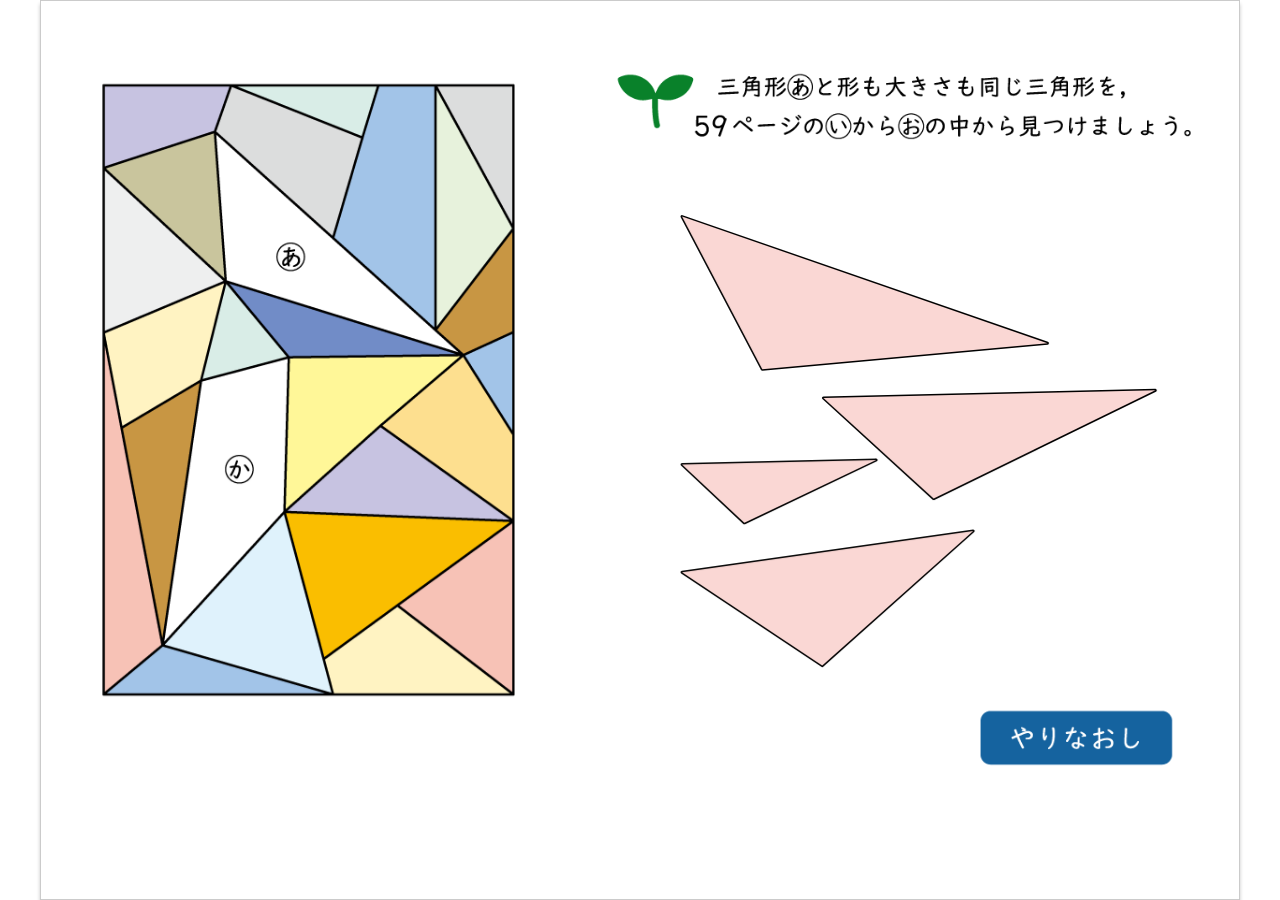
==== commit ae2d29ec: "S5-6" ====
--- a/index.html
+++ b/index.html
@@ -3,7 +3,7 @@
     <head>
         <meta charset="utf-8">
         <meta http-equiv="X-UA-Compatible" content="IE=edge,chrome=1">
-        <title>S2-19</title>
+        <title>S5-6</title>
         <link rel="stylesheet" href="css/normalize.css">
         <link rel="stylesheet" href="css/main.css">
         <link rel="stylesheet" href="css/index.css">
@@ -20,23 +20,8 @@
     <div id="stage_0">
         <div id="content">
             <div id="page_0" class="pageContent" style="display: block;">
-                <img src="img/S2-19_Q.png" alt="同じ形を何まいか並べて、長方形、正方形、直角三角形を作りましょう。" class="question">
+                <img src="img/S5-6_Q.png" alt="下のような形のいくつ分で考えましょう。" class="question">
                 <button type="button" id="restart_0" class="btn restart"><!-- やり直し --></button>
-                <img src="img/pageno1_3.png" alt="１／3" class="pageImg">
-                <img src="img/allow_right.png" alt="次へ" data-page="1" class="arrowBtn next">
-            </div>
-            <div id="page_1" class="pageContent">
-                <img src="img/S2-19_Q.png" alt="同じ形を何まいか並べて、長方形、正方形、直角三角形を作りましょう。" class="question">
-                <button type="button" id="restart_1" class="btn restart"><!-- やり直し --></button>
-                <img src="img/allow_left.png" alt="前へ" data-page="0" class="arrowBtn before">
-                <img src="img/pageno2_3.png" alt="２／3" class="pageImg">
-                <img src="img/allow_right.png" alt="次へ" data-page="2" class="arrowBtn next">
-            </div>
-            <div id="page_2" class="pageContent">
-                <img src="img/S2-19_Q.png" alt="同じ形を何まいか並べて、長方形、正方形、直角三角形を作りましょう。" class="question">
-                <button type="button" id="restart_2" class="btn restart"><!-- やり直し --></button>
-                <img src="img/allow_left.png" alt="前へ" data-page="1" class="arrowBtn before">
-                <img src="img/pageno3_3.png" alt="3／3" class="pageImg">
             </div>
         </div>
         <div id="stage_1">
--- a/css/index.css
+++ b/css/index.css
@@ -21,17 +21,42 @@
 
 .question {
     position: absolute;
-    top: 6%;
-    left: 3%;
-    width: 70%;
+    top: 8%;
+    right: 3%;
+    width: 50%;
     height: auto;
 }
 
-.pageImg {
+.frame{
+    width: 40%;
+    height: auto;  
+}
+
+.shape{
+    top: 5%;
+    right: 15%;
+    width: 34.55%;
+    height: auto;  
+}
+.shape.two{
     position: absolute;
-    right: 8%;
-    bottom: 3%;
-    width: 9%;
+    top: 25%;
+    right: 15%;
+    width: 25%;
+    height: auto;
+}
+.shape.three{
+    position: absolute;
+    top: 50%;
+    right: 15%;
+    width: 25%;
+    height: auto;
+}
+.shape.four{
+    position: absolute;
+    top: 30%;
+    right: 15%;
+    width: 25%;
     height: auto;
 }
 
@@ -54,15 +79,6 @@
     border: none;
     z-index: 2144480000;
 }
-.btn:focus {
-    outline: none;
+.btn.restart {
+    background: center bottom / auto 98% no-repeat url("../img/redo.png");
 }
-.btn.cornerMark {
-    background: center center / auto 98% no-repeat url("../img/mark_normal.png");
-}
-.btn.cornerMark.active {
-    background: center center / auto 98% no-repeat url("../img/mark_on.png");
-}
-.btn.restart {
-    background: center center / auto 98% no-repeat url("../img/redo.png");
-}
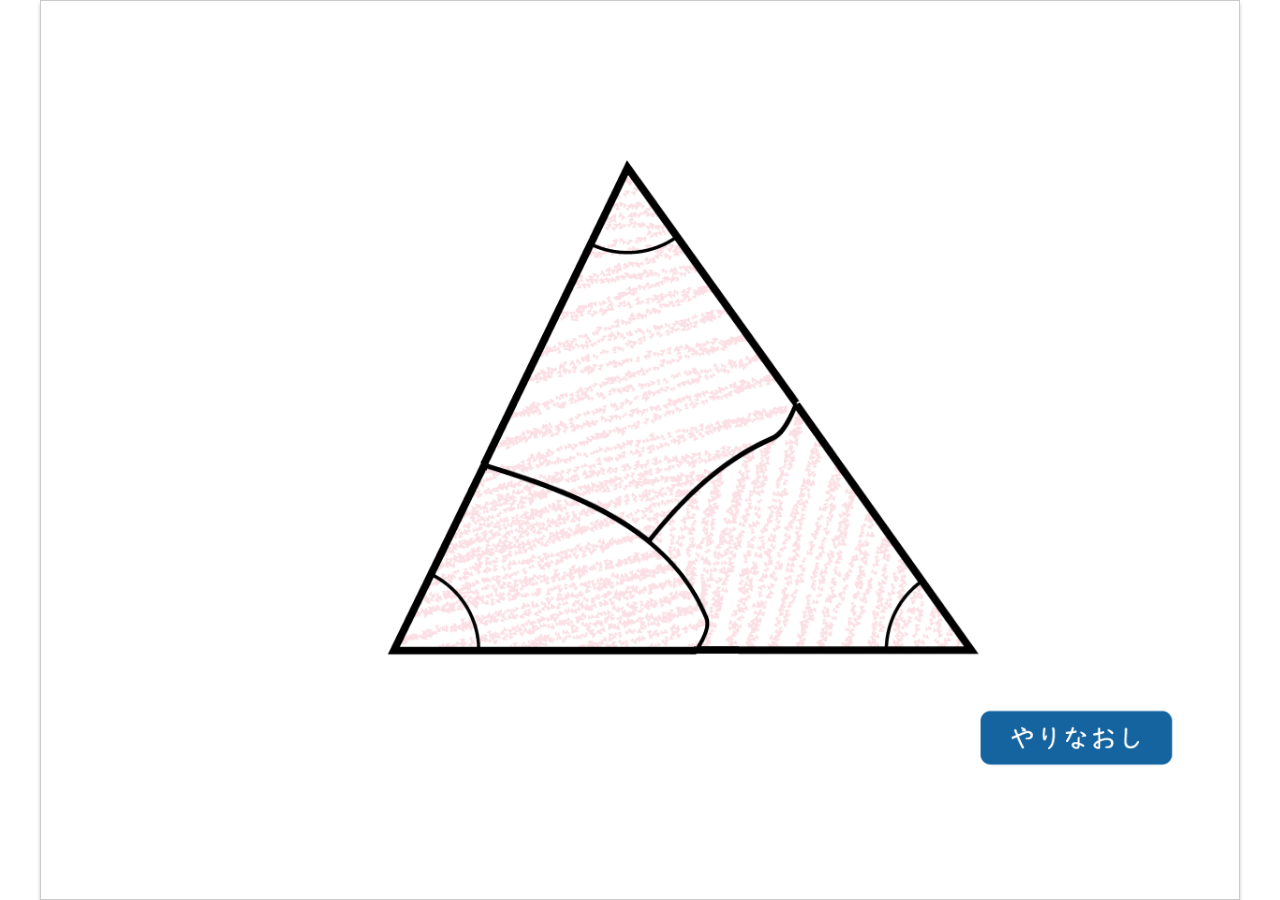
==== commit 67ec79a1: "s5-13" ====
--- a/index.html
+++ b/index.html
@@ -3,7 +3,7 @@
     <head>
         <meta charset="utf-8">
         <meta http-equiv="X-UA-Compatible" content="IE=edge,chrome=1">
-        <title>S5-6</title>
+        <title>S5-13</title>
         <link rel="stylesheet" href="css/normalize.css">
         <link rel="stylesheet" href="css/main.css">
         <link rel="stylesheet" href="css/index.css">
@@ -20,7 +20,6 @@
     <div id="stage_0">
         <div id="content">
             <div id="page_0" class="pageContent" style="display: block;">
-                <img src="img/S5-6_Q.png" alt="下のような形のいくつ分で考えましょう。" class="question">
                 <button type="button" id="restart_0" class="btn restart"><!-- やり直し --></button>
             </div>
         </div>
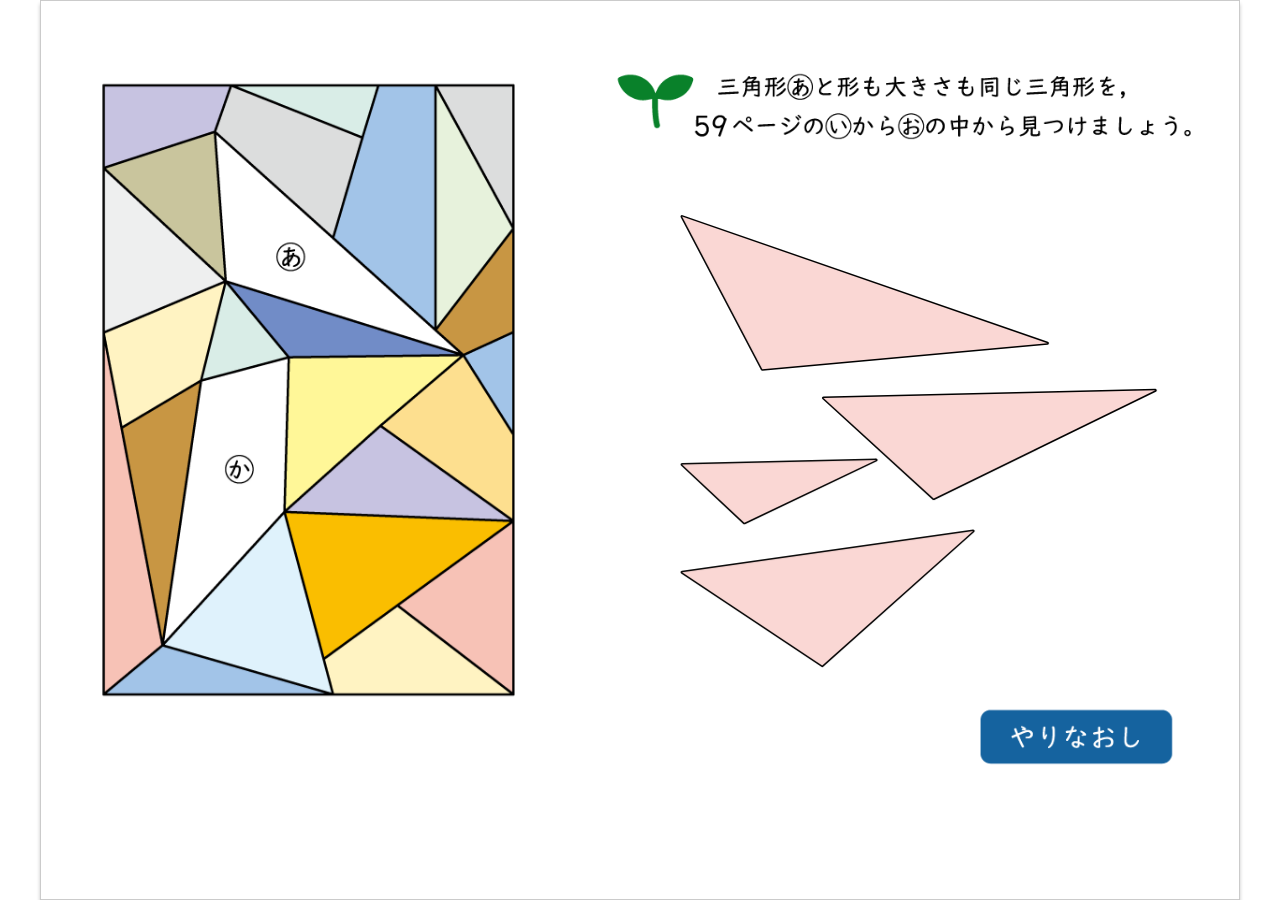
==== commit aba67f4f: "5-6" ====
--- a/index.html
+++ b/index.html
@@ -3,7 +3,7 @@
     <head>
         <meta charset="utf-8">
         <meta http-equiv="X-UA-Compatible" content="IE=edge,chrome=1">
-        <title>S5-13</title>
+        <title>S5-6</title>
         <link rel="stylesheet" href="css/normalize.css">
         <link rel="stylesheet" href="css/main.css">
         <link rel="stylesheet" href="css/index.css">
@@ -20,6 +20,7 @@
     <div id="stage_0">
         <div id="content">
             <div id="page_0" class="pageContent" style="display: block;">
+                <img src="img/S5-6_Q.png" alt="下のような形のいくつ分で考えましょう。" class="question">
                 <button type="button" id="restart_0" class="btn restart"><!-- やり直し --></button>
             </div>
         </div>
--- a/css/index.css
+++ b/css/index.css
@@ -73,12 +73,14 @@
 .arrowBtn.before {
     right: 18%;
 }
-
+.btn:focus {
+    outline: none;
+    }
 .btn {
     position: absolute;
     border: none;
     z-index: 2144480000;
 }
 .btn.restart {
-    background: center bottom / auto 98% no-repeat url("../img/redo.png");
+    background: center center / auto 98% no-repeat url("../img/redo.png");
 }
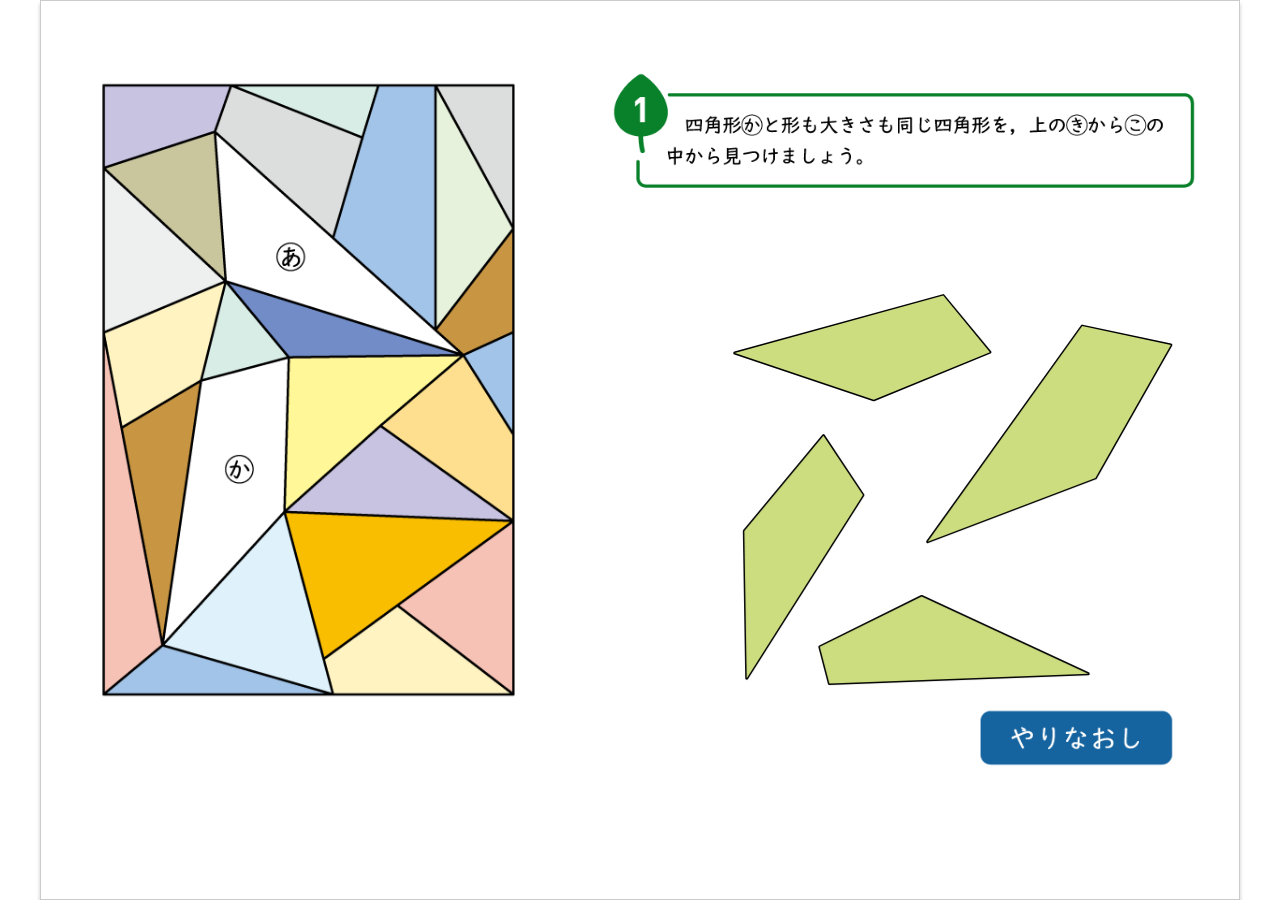
==== commit c74695ff: "5-7" ====
--- a/index.html
+++ b/index.html
@@ -3,7 +3,7 @@
     <head>
         <meta charset="utf-8">
         <meta http-equiv="X-UA-Compatible" content="IE=edge,chrome=1">
-        <title>S5-6</title>
+        <title>S5-7</title>
         <link rel="stylesheet" href="css/normalize.css">
         <link rel="stylesheet" href="css/main.css">
         <link rel="stylesheet" href="css/index.css">
@@ -20,7 +20,7 @@
     <div id="stage_0">
         <div id="content">
             <div id="page_0" class="pageContent" style="display: block;">
-                <img src="img/S5-6_Q.png" alt="下のような形のいくつ分で考えましょう。" class="question">
+                <img src="img/S5-7_Q.png" alt="下のような形のいくつ分で考えましょう。" class="question">
                 <button type="button" id="restart_0" class="btn restart"><!-- やり直し --></button>
             </div>
         </div>
--- a/css/index.css
+++ b/css/index.css
@@ -82,5 +82,5 @@
     z-index: 2144480000;
 }
 .btn.restart {
-    background: center center / auto 98% no-repeat url("../img/redo.png");
+    background: center bottom / auto 98% no-repeat url("../img/redo.png");
 }
